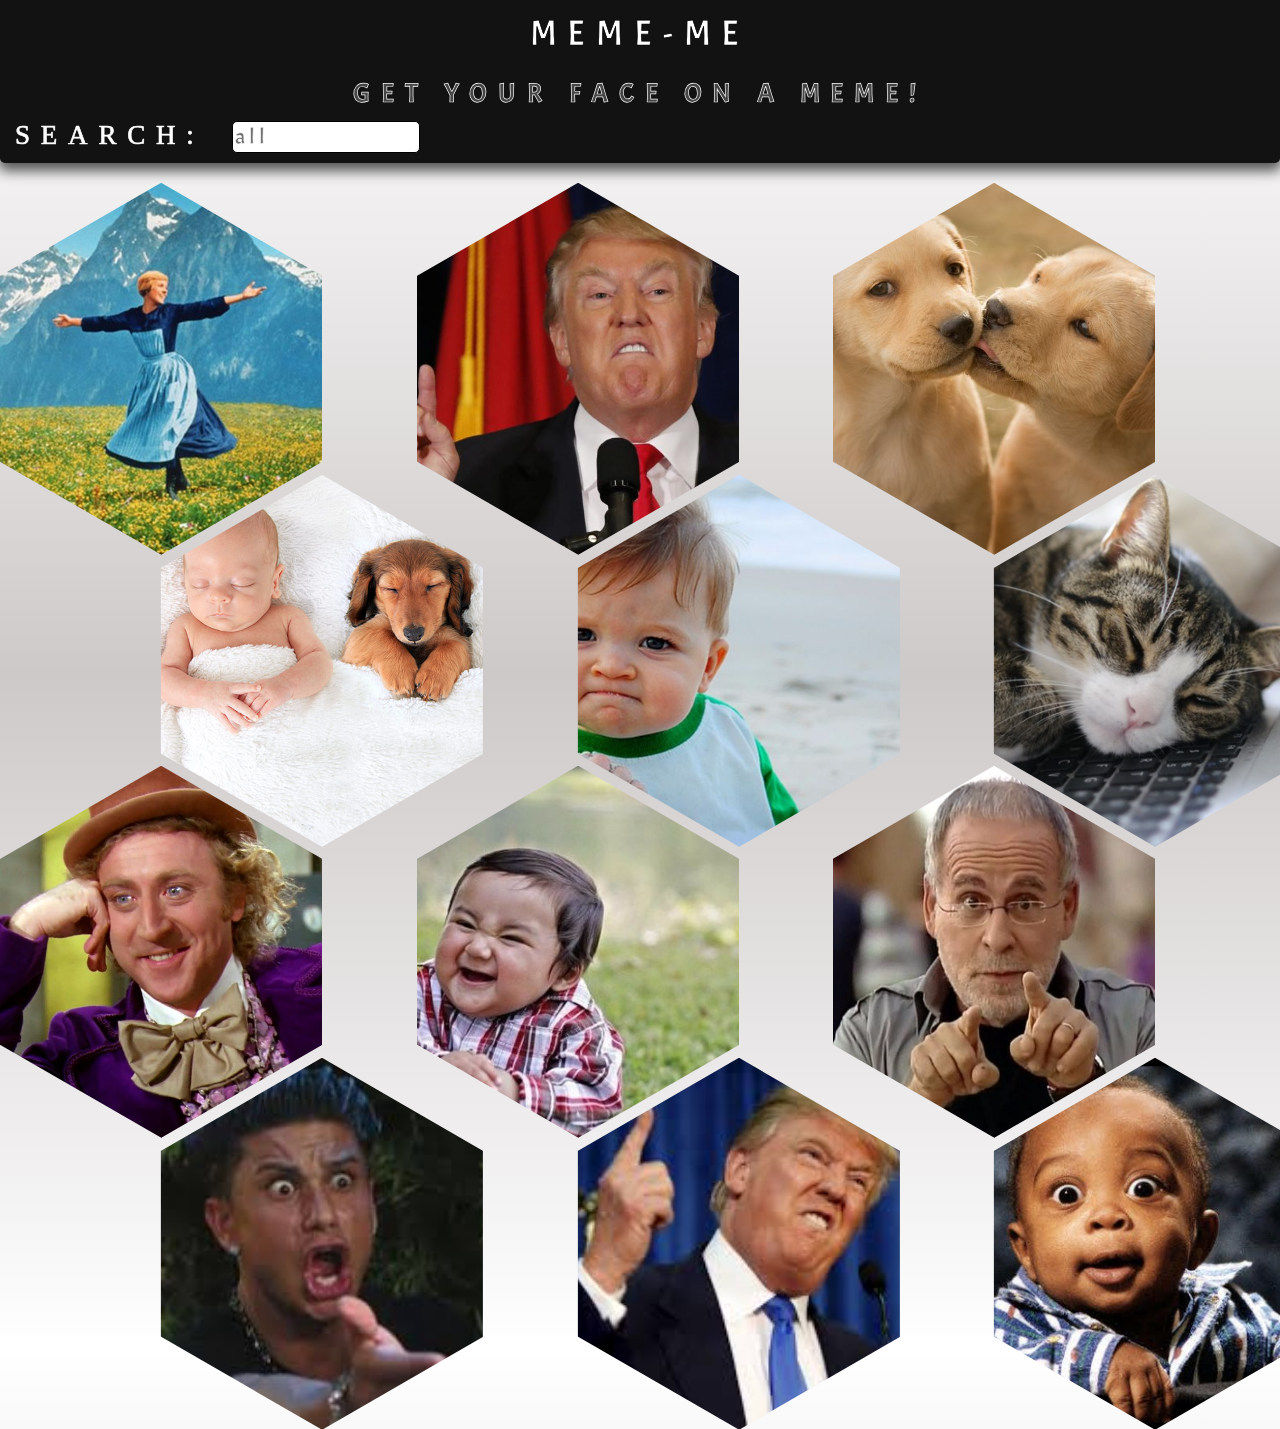
==== meme-proj/index.html @ e32f54cb "251018 1411" ====
<!DOCTYPE html>
<html lang="en">

<head>
    <meta charset="UTF-8">
    <meta name="viewport" content="width=device-width, initial-scale=1.0">
    <meta http-equiv="X-UA-Compatible" content="ie=edge">
    <link rel="stylesheet" href="lib/fontawesome-free-5.4.1-web/css/all.min.css">
    <link rel="stylesheet" href="css/main-style.css">
    <title>Meme-Me</title>
</head>

<body onload="init()">

    <header class="flex wrap justify-start">
        <h1>Meme-Me</h1>
        <h2>Get your face on a meme!</h2>

        <nav class="main-nav">
            <span>Search: </span>
            <input list="filters" name="filters" oninput="onSetFilter(this.value)" value="all" onclick="clearValue(this)">
            <datalist id="filters">
                <option value="all" data-trans="filter-all">all</option>
                <option value="happy" data-trans="filter-all">happy</option>
                <option value="crazy" data-trans="filter-all">crazy</option>
                <option value="sarcastic" data-trans="filter-all">sarcastic</option>
                <option value="sad" data-trans="filter-all">sad</option>
                <option value="animal" data-trans="filter-all">animals</option>
                <option value="cute" data-trans="filter-all">cute</option>
            </datalist>
        </nav>
    </header>

    <main class="content-container flex wrap justify-between">


    </main>



    <div class="imgModal-wrapper flex wrap justify-center align-center" onclick="closeModal()">
        <div class="modalContent" onclick="modalContentClicked(event)">
            <div class="modalHeader">
                <button class="close-modal-btn" onclick="closeModal()">Close</button>
            </div>

            <div class="modalBody flex wrap">

                <div class="modalImg">
                    
                </div>
                <div class="text-container flex justify-center wrap align-center">

                    <input class="text-line" placeholder="Enter text here" type="text" oninput="onWriteText(this.value)">
                    <button onclick="onAddLineClick()">Add Line</button>

                    <div class="textToolbar flex justify-center align-center">
                        <button onclick="deleteText()" class="delete"><i class="far fa-trash-alt"></i></button>
                        <input type="color" value="#ffffff" onchange="onColorChange(this.value)">
                        <!-- <button onclick="changeTextColor()">Col</button> -->
                        <button onclick="onChangeFontSize('+')">+</button>
                        <button onclick="onChangeFontSize('-')">-</button>
                        <span class="fonts-btn flex justify-center" >
                            <i class="fas fa-font" onclick="onFontBtnClick()"></i>
                            <ul class="font-list">
                                <li onclick="onFontSelect('Arial')">Arial</li>
                                <li onclick="onFontSelect('David')">David</li>
                                <li onclick="onFontSelect('Verdana')">Verdana</li>
                                <li onclick="onFontSelect('Impact')">Impact (Default)</li>
                            </ul>
                        </span>
                       

                        <button onclick="toggleShadow()"><i class="fas fa-highlighter on-off"></i></button>

                        <div class="alignText flex">
                            <button value="right" onclick="alignText(this.value)"><i class="fas fa-align-left"></i></button>
                            <button value="center" onclick="alignText(this.value)"><i class="fas fa-align-center"></i></button>
                            <button value="left" onclick="alignText(this.value)"><i class="fas fa-align-right"></i></button>
                        </div>
                    </div>
                </div>
            </div>

        </div>
    </div>

    <!-- <a class="save-item" onclick="downloadCanvas(this)">Save</a> -->

    <script src="js/utils-service.js"></script>
    <script src="js/modal-service.js"></script>
    <script src="js/service.js"></script>
    <script src="js/main.js"></script>
</body>

</html>
---- meme-proj/css/main-style.css ----
/* Main */

/* main content */

@import url('../css/_header.css');
@import url('../css/_main_content.css');
@import url('../css/_helpers.css');
@import url('../css/_img_modal.css');
@import url('../css/beehive.css');

/* reset default settings */
* {
    box-sizing: border-box;
    /* background-size: contain;
    background-position: center; */
}
html {
    max-width: 94%;
    background-image: linear-gradient(white, rgb(206, 201, 201), white);
    font-size: 12px;
}

body, html {
    margin: 0;
}

body {
    width: 96%;
    overflow-x: hidden;
}

img {
    
    max-width: 300px;
    width: 100%;
    height: 100%;
}

button {
    cursor: pointer;
}

h1, h2, h3, h4, h5, h6 {
    margin: 0;
}

a {
    text-decoration: none;
    color: inherit;
}

ul, li {
    margin: 0;
    padding: 0;
    list-style-type: none;
}

@media (min-width: 695px) {
    html {
        font-size: 18px;
    }
}
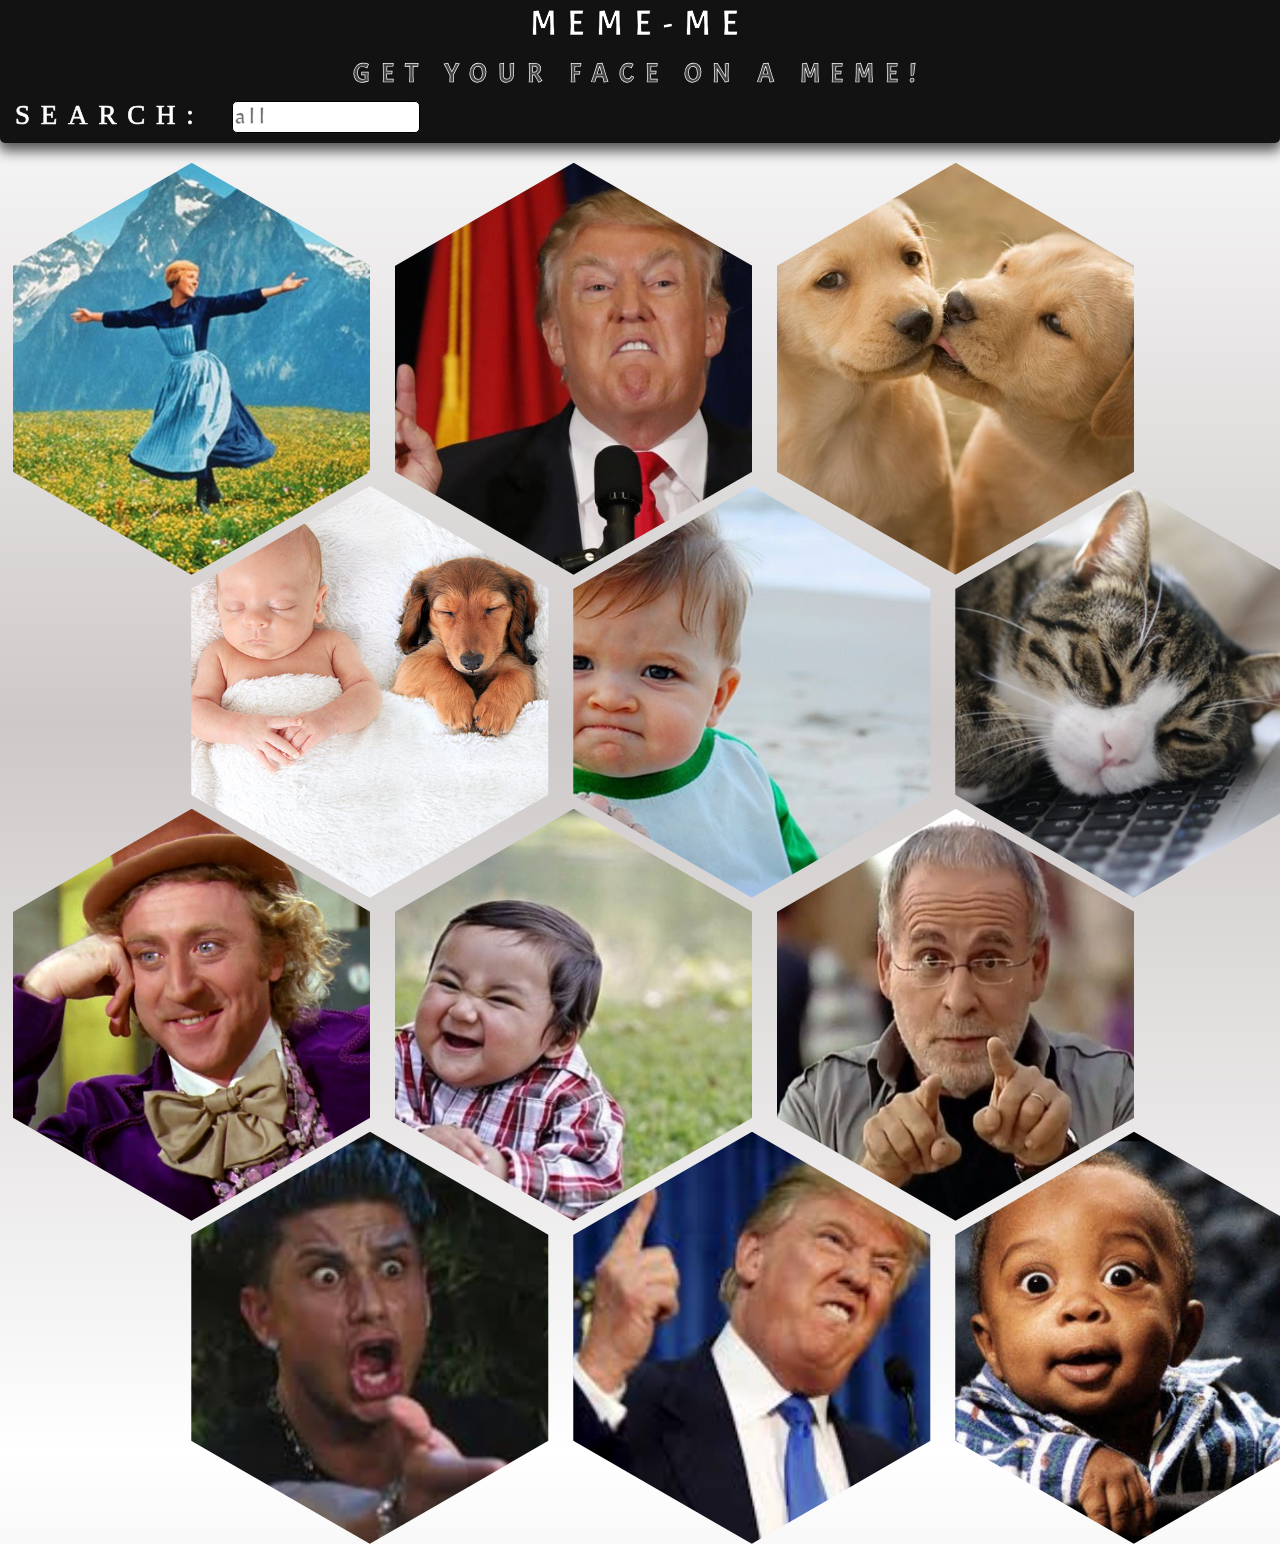
==== commit efdc23b7: "adjusted image on canvas - to work in most cases. continuing to more urgent things" ====
--- a/meme-proj/index.html
+++ b/meme-proj/index.html
@@ -31,7 +31,7 @@
         </nav>
     </header>
 
-    <main class="content-container flex wrap justify-between">
+    <main class="content-container flex wrap">
 
 
     </main>
@@ -52,11 +52,10 @@
                 <div class="text-container flex justify-center wrap align-center">
 
                     <input class="text-line" placeholder="Enter text here" type="text" oninput="onWriteText(this.value)">
-                    <button onclick="onAddLineClick()">Add Line</button>
 
                     <div class="textToolbar flex justify-center align-center">
                         <button onclick="deleteText()" class="delete"><i class="far fa-trash-alt"></i></button>
-                        <input type="color" value="#ffffff" onchange="onColorChange(this.value)">
+                        <input id="input-color" type="color" value="#ffffff" onchange="onColorChange(this.value)">
                         <!-- <button onclick="changeTextColor()">Col</button> -->
                         <button onclick="onChangeFontSize('+')">+</button>
                         <button onclick="onChangeFontSize('-')">-</button>
--- a/meme-proj/css/main-style.css
+++ b/meme-proj/css/main-style.css
@@ -15,7 +15,6 @@
     background-position: center; */
 }
 html {
-    max-width: 94%;
     background-image: linear-gradient(white, rgb(206, 201, 201), white);
     font-size: 12px;
 }
@@ -25,7 +24,6 @@
 }
 
 body {
-    width: 96%;
     overflow-x: hidden;
 }
 
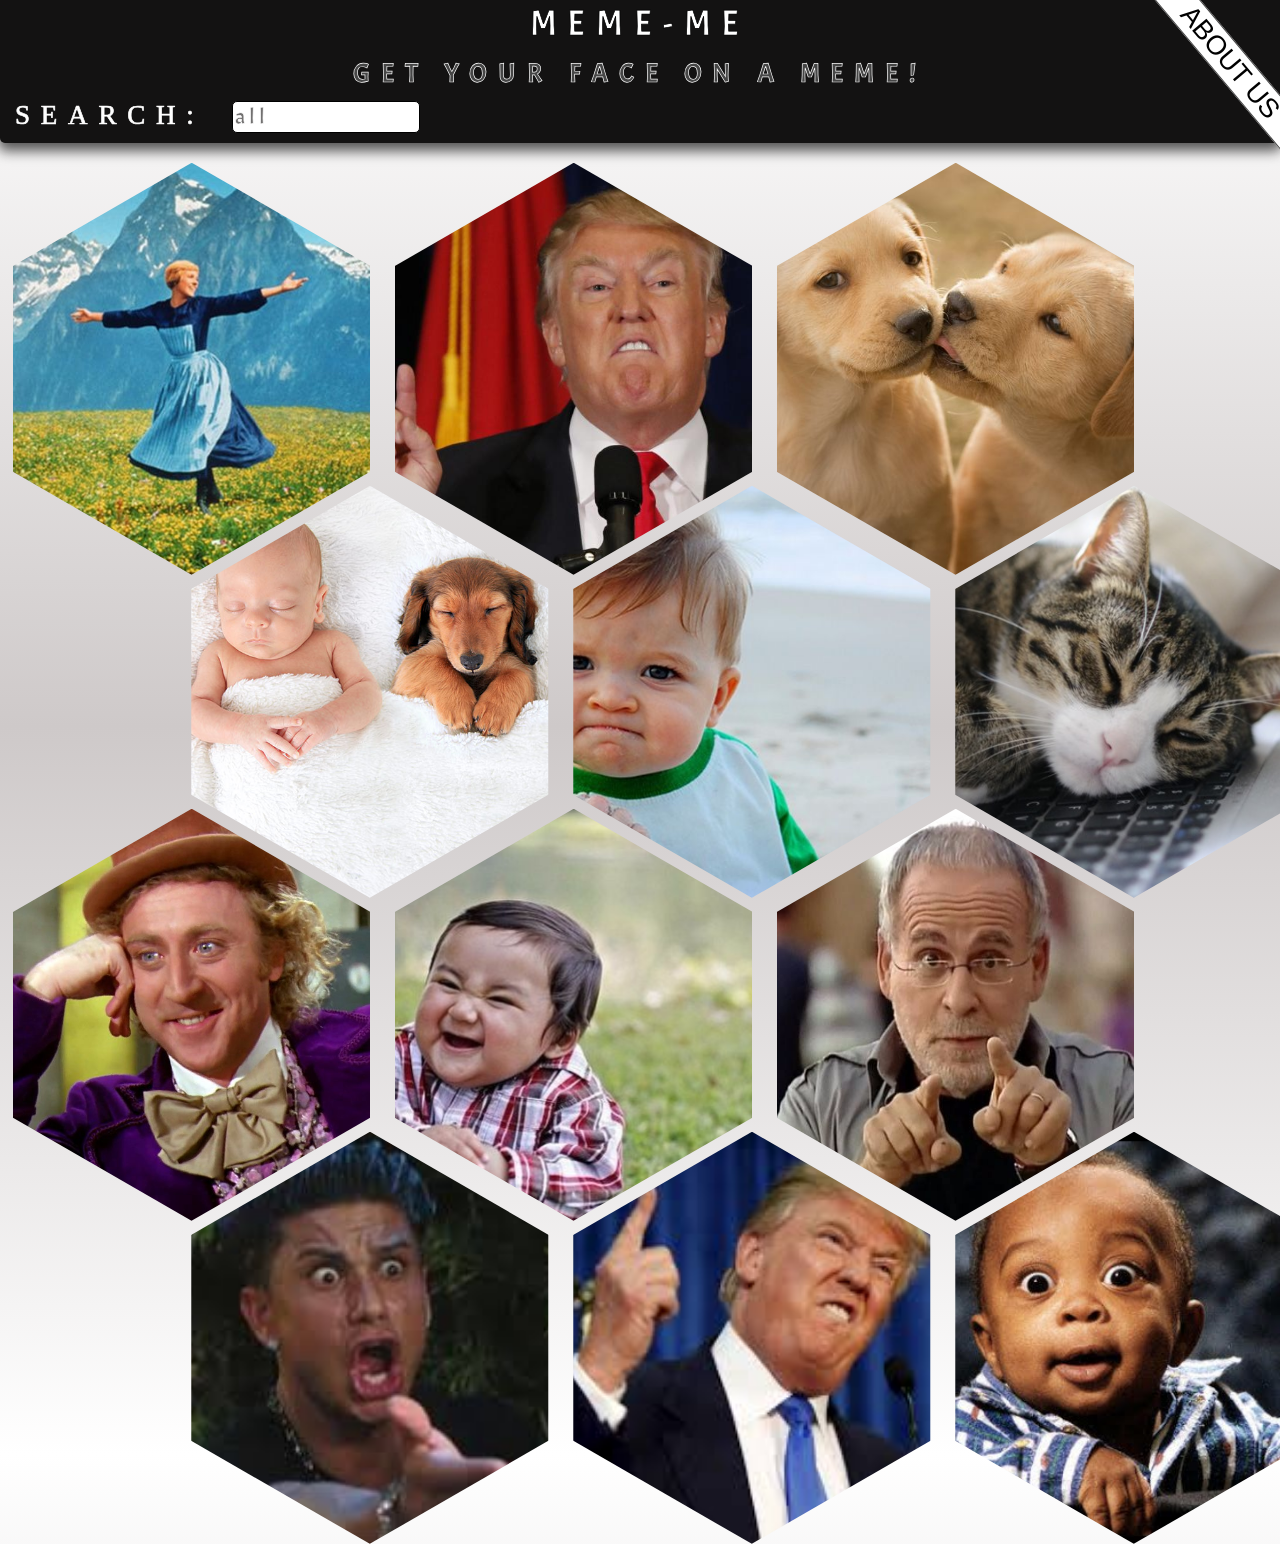
==== commit 9d7f68d1: "edited buttons, added about us, played with design" ====
--- a/meme-proj/index.html
+++ b/meme-proj/index.html
@@ -31,8 +31,8 @@
         </nav>
     </header>
 
+    <button class="about" onclick="openAboutUs()">About us</button>
     <main class="content-container flex wrap">
-
 
     </main>
 
@@ -47,28 +47,30 @@
             <div class="modalBody flex wrap">
 
                 <div class="modalImg">
-                    
+
                 </div>
                 <div class="text-container flex justify-center wrap align-center">
 
                     <input class="text-line" placeholder="Enter text here" type="text" oninput="onWriteText(this.value)">
 
                     <div class="textToolbar flex justify-center align-center">
+                        <a onclick="downloadCanvas(this)" href="#" class="flex align-center">Download</a>
+
+
                         <button onclick="deleteText()" class="delete"><i class="far fa-trash-alt"></i></button>
                         <input id="input-color" type="color" value="#ffffff" onchange="onColorChange(this.value)">
-                        <!-- <button onclick="changeTextColor()">Col</button> -->
                         <button onclick="onChangeFontSize('+')">+</button>
                         <button onclick="onChangeFontSize('-')">-</button>
-                        <span class="fonts-btn flex justify-center" >
-                            <i class="fas fa-font" onclick="onFontBtnClick()"></i>
+                        <span class="fonts-btn flex justify-center" onclick="onFontBtnClick()">
+                            <i class="fas fa-font"></i>
                             <ul class="font-list">
-                                <li onclick="onFontSelect('Arial')">Arial</li>
-                                <li onclick="onFontSelect('David')">David</li>
-                                <li onclick="onFontSelect('Verdana')">Verdana</li>
-                                <li onclick="onFontSelect('Impact')">Impact (Default)</li>
+                                <li onclick="onFontSelect('Arial', this)">Arial</li>
+                                <li onclick="onFontSelect('David', this)">David</li>
+                                <li onclick="onFontSelect('Verdana', this)">Verdana</li>
+                                <li onclick="onFontSelect('Impact', this)">Impact (Default)</li>
                             </ul>
                         </span>
-                       
+
 
                         <button onclick="toggleShadow()"><i class="fas fa-highlighter on-off"></i></button>
 
@@ -84,7 +86,40 @@
         </div>
     </div>
 
-    <!-- <a class="save-item" onclick="downloadCanvas(this)">Save</a> -->
+    <div class="about-us flex justify-between align-center">
+        <button class="close-about-btn" onclick="closeAboutUs()">Close</button>
+        <div class="meital grid">
+            <div class="about-us-img">
+                <img src="https://scontent.ftlv1-1.fna.fbcdn.net/v/t1.0-9/12670385_10207506115349666_9208209897226808112_n.jpg?_nc_cat=102&_nc_ht=scontent.ftlv1-1.fna&oh=f94180f185d7a24e81d860693021d482&oe=5C4A0989" />
+            </div>
+            <div class="title">
+                <h3 class="fullname">Meital Konon Pinhas</h3>
+                <h4 class="slogan">שכה יהיה לי טוב</h4>
+            </div>
+            <p>We need to type some more stuff to fill this div so... <br>
+                Lorem ipsum dolor sit amet, consectetur adipisicing elit. Magni
+                molestiae quae repellat placeat voluptas debitis assumenda culpa nostrum adipisci officia, perferendis
+                laboriosam nisi blanditiis officiis quas? Voluptatibus veritatis aperiam ex! Lorem ipsum dolor sit,
+                amet consectetur adipisicing elit. Officia necessitatibus at repellendus perferendis, omnis eos
+                reprehenderit porro cupiditate fugit itaque ex reiciendis eum odio ipsa illo soluta, suscipit animi
+                sed.</p>
+            </div>
+            <div class="bar grid">
+                <div class="about-us-img">
+                        <img src="https://scontent.ftlv1-1.fna.fbcdn.net/v/t1.0-9/27858075_10215491700555198_7744759545590598587_n.jpg?_nc_cat=108&_nc_ht=scontent.ftlv1-1.fna&oh=a6bf396edde2fb609835f70ec78dab8b&oe=5C540738" >
+            </div>
+            <div class="title">
+                <h3 class="fullname">Bar Peled</h3>
+                <h4 class="slogan">שמישהו יפתור אותי מהקנבס</h4>
+            </div>
+            <p>Latin dance instructor, likes languages, music and culture <br>
+                Don't like this canvas' behaviour<br><br>
+                We need to type some more stuff to fill this div so... <br>
+                Lorem ipsum dolor sit amet consectetur adipisicing elit. Iusto voluptatem, laudantium possimus
+                necessitatibus qui facere rem eius ipsum hic aperiam similique suscipit. Quis provident similique
+                exercitationem omnis accusantium, et vel.</p>
+        </div>
+    </div>
 
     <script src="js/utils-service.js"></script>
     <script src="js/modal-service.js"></script>
--- a/meme-proj/css/main-style.css
+++ b/meme-proj/css/main-style.css
@@ -7,6 +7,7 @@
 @import url('../css/_helpers.css');
 @import url('../css/_img_modal.css');
 @import url('../css/beehive.css');
+@import url('../css/_about_us.css');
 
 /* reset default settings */
 * {
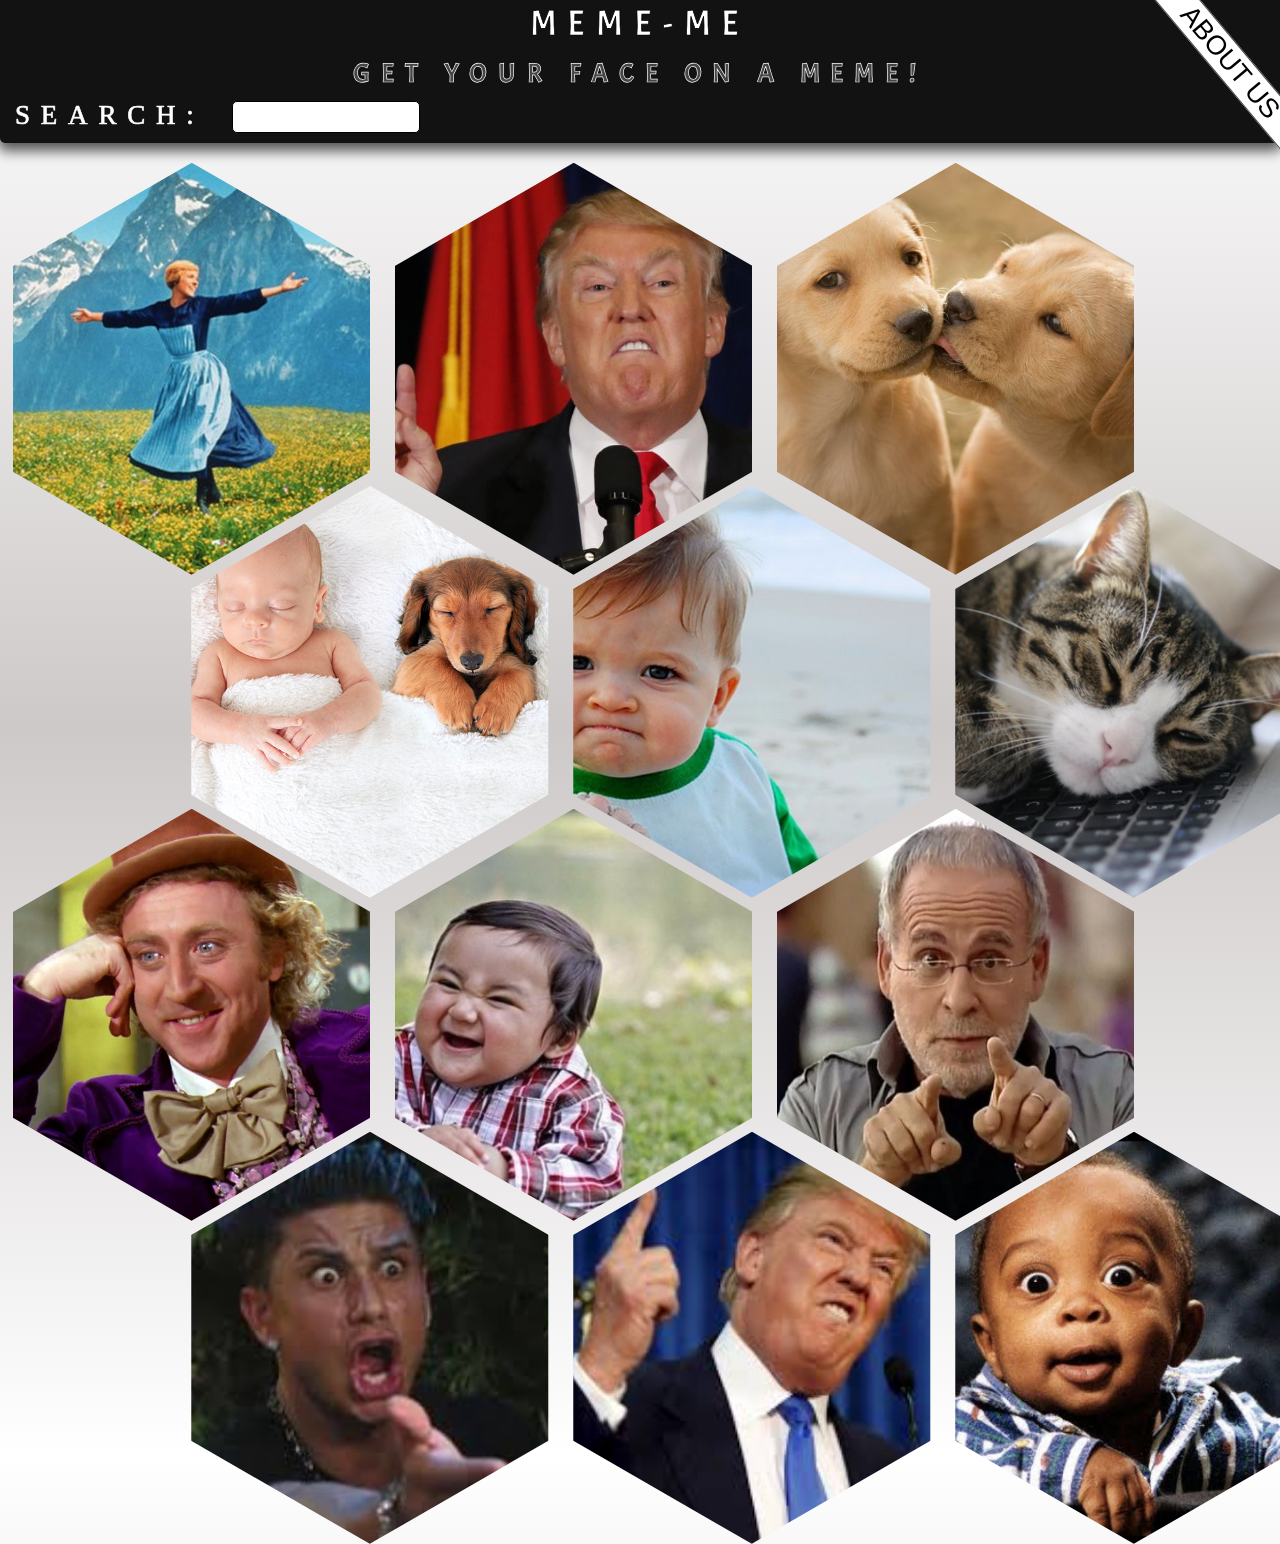
==== commit a24722e0: "trash working" ====
--- a/meme-proj/index.html
+++ b/meme-proj/index.html
@@ -18,7 +18,7 @@
 
         <nav class="main-nav">
             <span>Search: </span>
-            <input list="filters" name="filters" oninput="onSetFilter(this.value)" value="all" onclick="clearValue(this)">
+            <input list="filters" name="filters" oninput="onSetFilter(this.value)" >
             <datalist id="filters">
                 <option value="all" data-trans="filter-all">all</option>
                 <option value="happy" data-trans="filter-all">happy</option>
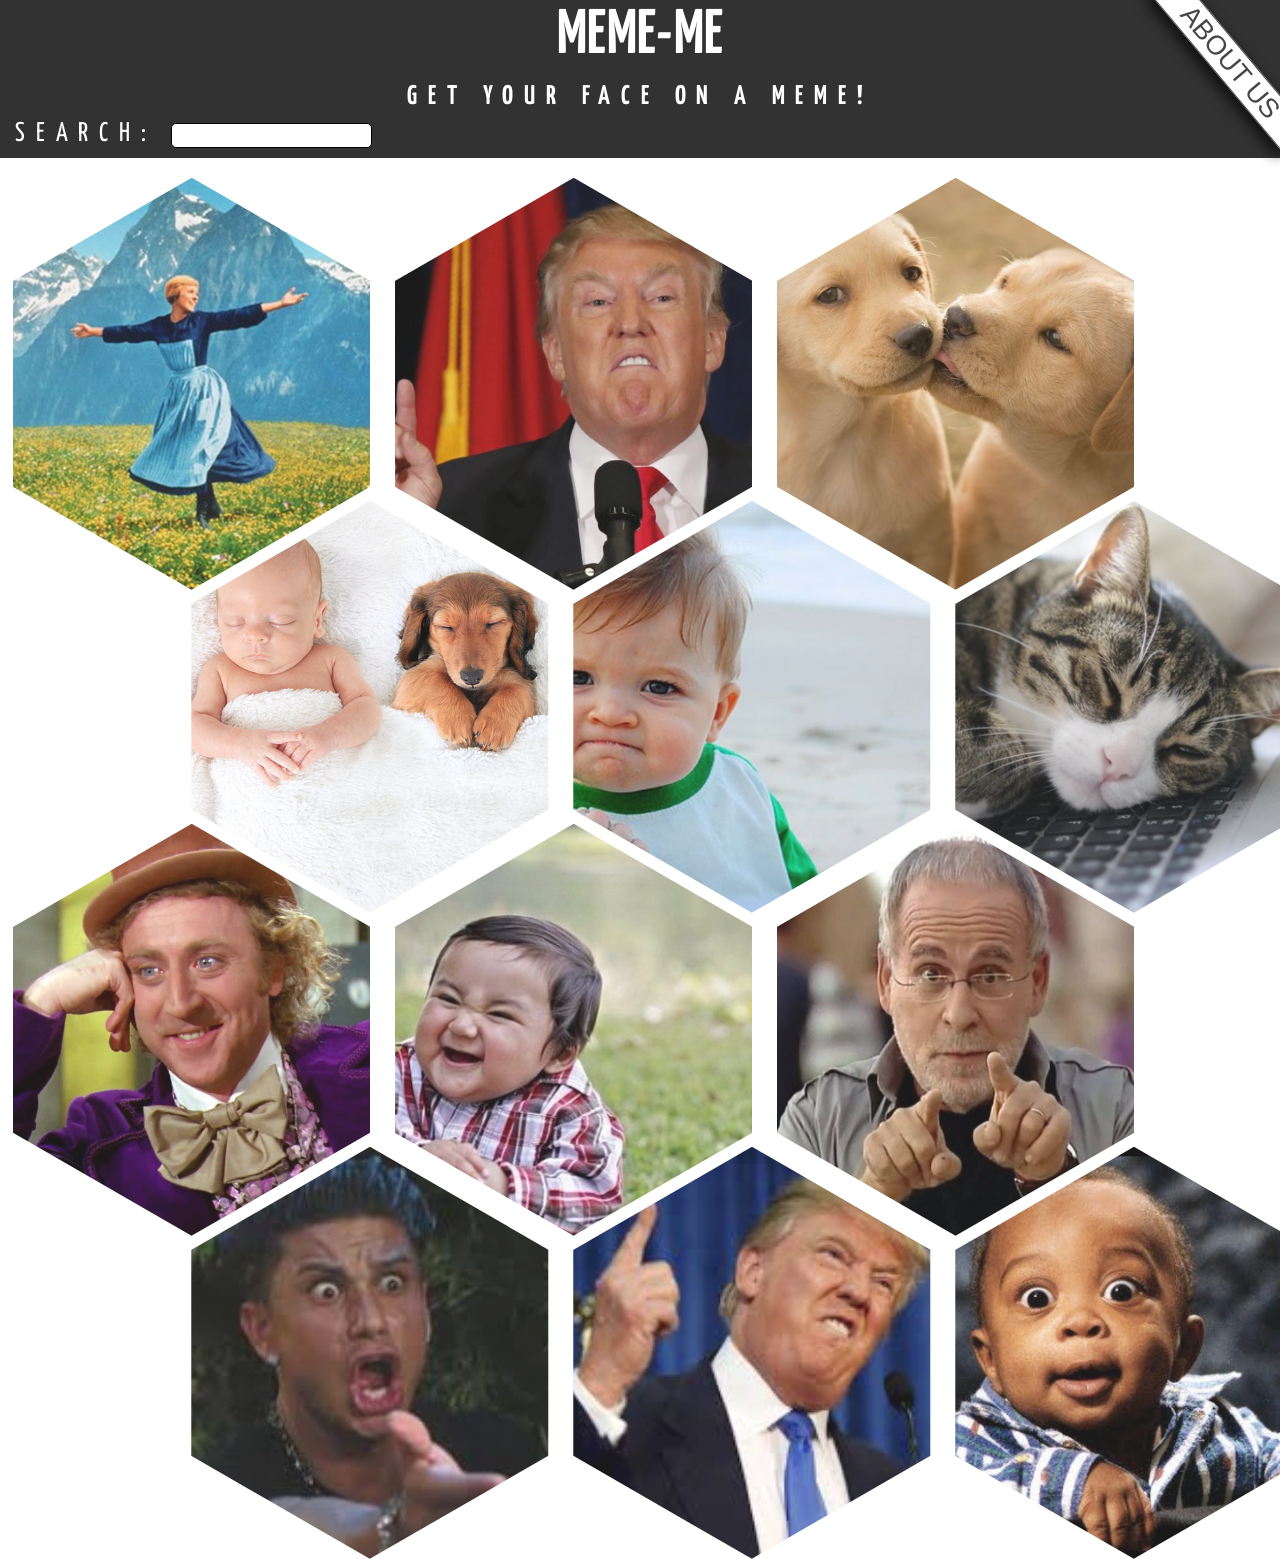
==== commit 0f5fcc45: "added an option to contact us through about us modal" ====
--- a/meme-proj/index.html
+++ b/meme-proj/index.html
@@ -119,6 +119,19 @@
                 necessitatibus qui facere rem eius ipsum hic aperiam similique suscipit. Quis provident similique
                 exercitationem omnis accusantium, et vel.</p>
         </div>
+    
+        
+        <div class="send-email-container">
+                <span class="open-contact-span">Send us a message!</span>
+
+            <div class="contact-form grid">
+                    <input type="text" id="contact-name" placeholder="Name">                    
+                
+                <br>
+                <input type="text" id="contact-content" placeholder="Enter your message">
+                <button class="submit-contact-btn" onclick="onSubmitContact()">Submit</button>
+            </div>
+        </div>
     </div>
 
     <script src="js/utils-service.js"></script>
--- a/meme-proj/css/main-style.css
+++ b/meme-proj/css/main-style.css
@@ -12,11 +12,8 @@
 /* reset default settings */
 * {
     box-sizing: border-box;
-    /* background-size: contain;
-    background-position: center; */
 }
 html {
-    background-image: linear-gradient(white, rgb(206, 201, 201), white);
     font-size: 12px;
 }
 
@@ -25,6 +22,8 @@
 }
 
 body {
+    background-color: white;
+    /* background-position:  */
     overflow-x: hidden;
 }
 
